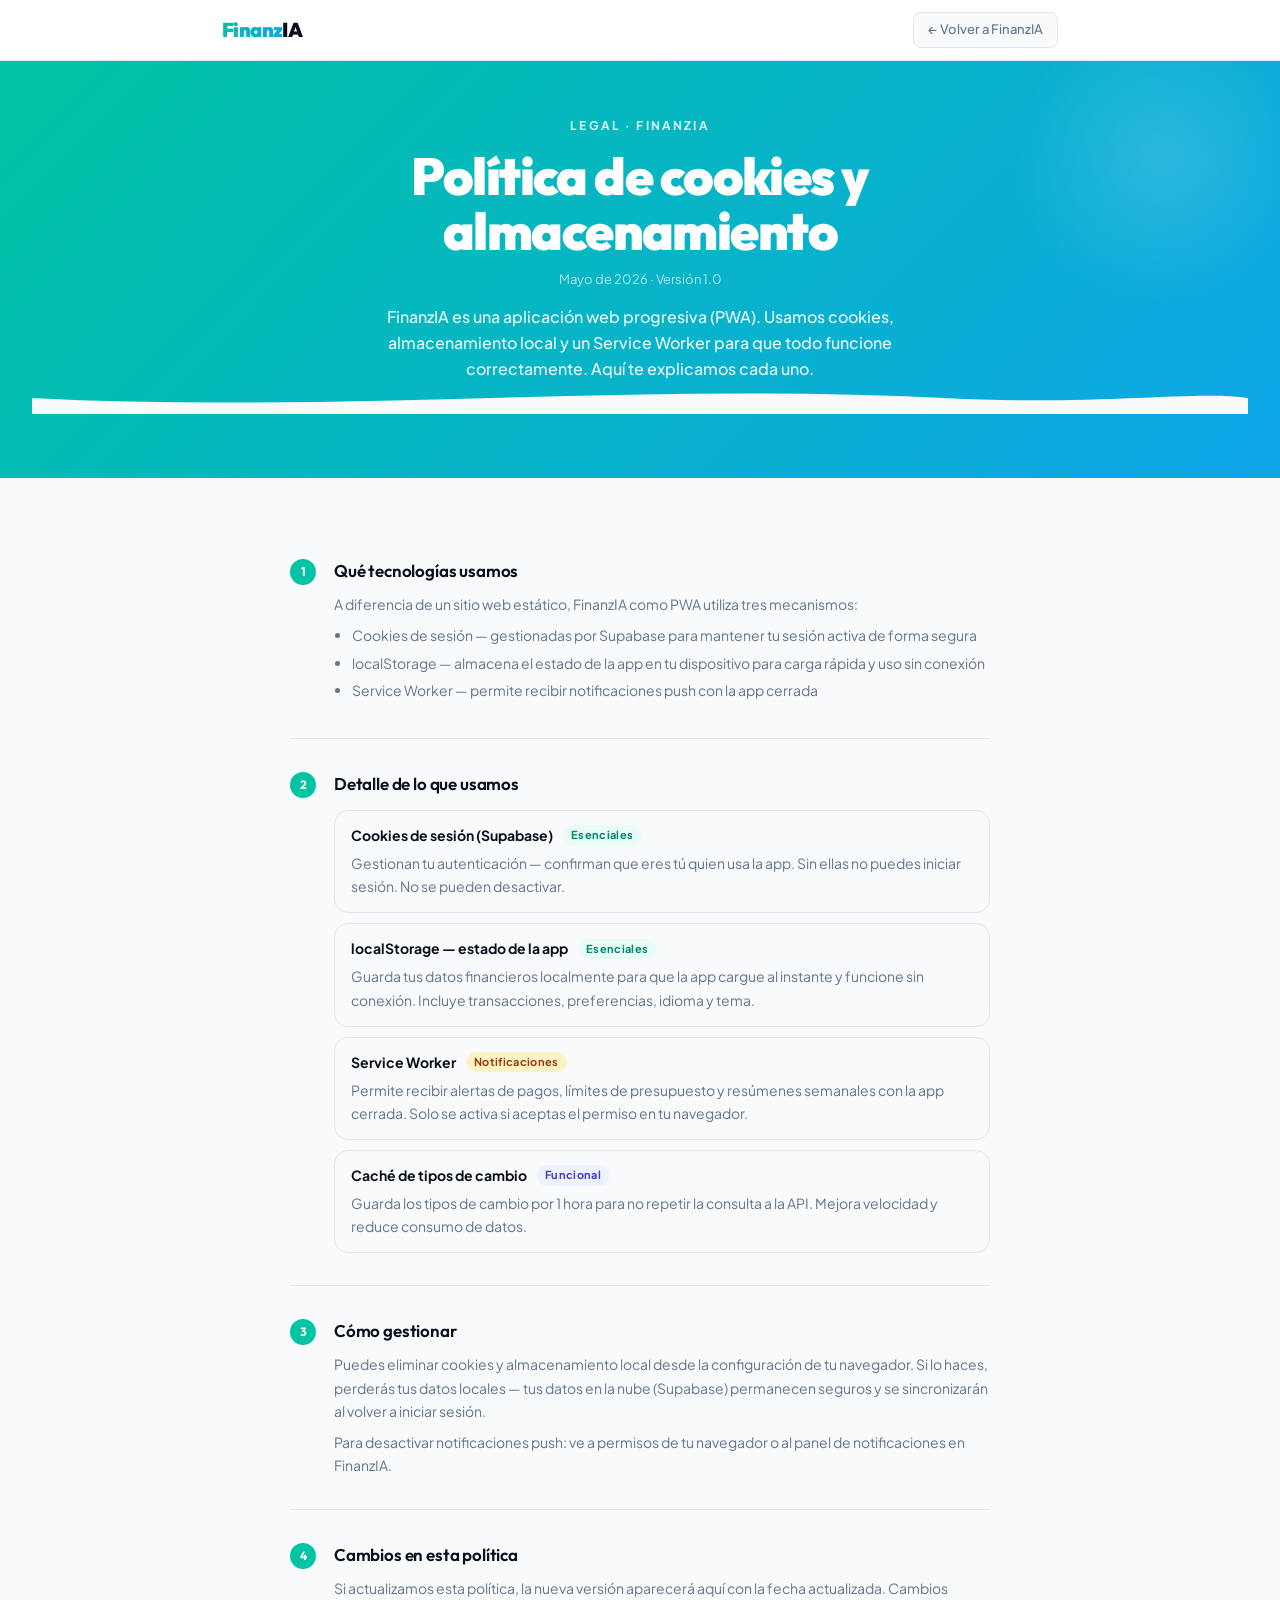
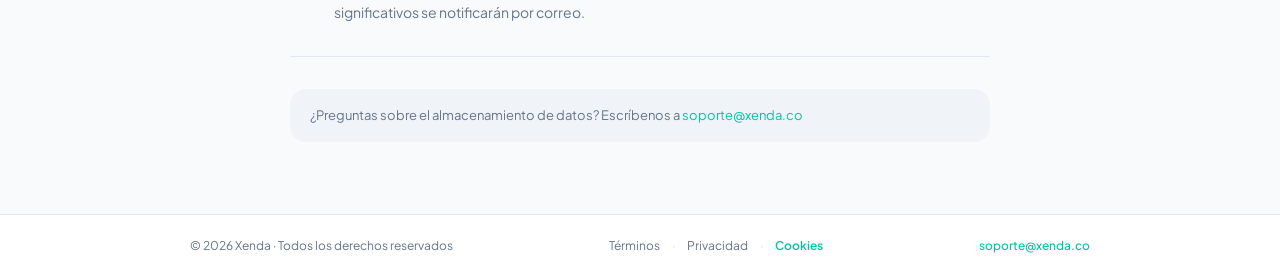
==== cookies/index.html @ 3db4ff68 "feat: páginas legales /terminos /privacidad /cookies para finanzia.xenda.co" ====
<!doctype html>
<html lang="es">
<head>
  <meta charset="utf-8" />
  <meta name="viewport" content="width=device-width, initial-scale=1" />
  <title>Política de cookies — FinanzIA</title>
  <meta name="description" content="Qué cookies y almacenamiento usa FinanzIA como PWA y cómo gestionarlos.">
  <meta name="robots" content="noindex, follow">
  <link rel="icon" type="image/png" href="/icon-192.png">
  <link rel="preconnect" href="https://fonts.googleapis.com">
  <link rel="preconnect" href="https://fonts.gstatic.com" crossorigin>
  <link href="https://fonts.googleapis.com/css2?family=Outfit:wght@700;800;900&family=Plus+Jakarta+Sans:wght@400;500;600;700&display=swap" rel="stylesheet">
  <style>
    :root {
      --fz-teal:#00C4A3; --fz-azul:#0EA5E9;
      --fz-grad:linear-gradient(135deg,#00C4A3,#0EA5E9);
      --fz-ink:#0A0F1E; --fz-soft:#64748B;
      --fz-border:#E2E8F0; --fz-surface:#FFFFFF;
      --fz-bg:#F8FAFC;
      --fz-r-card:20px; --fz-r-btn:12px; --fz-r-pill:100px;
    }
    *,*::before,*::after{box-sizing:border-box;margin:0;padding:0}
    html{scroll-behavior:smooth}
    body{font-family:"Plus Jakarta Sans",system-ui,sans-serif;color:#64748B;background:#F8FAFC;-webkit-font-smoothing:antialiased;line-height:1.5}
    p{text-wrap:pretty}

    /* NAV */
    .lnav{background:#ffffff;border-bottom:1px solid #E2E8F0;position:sticky;top:0;z-index:100}
    .lnav-inner{max-width:900px;margin:0 auto;padding:0 32px;height:60px;display:flex;align-items:center;justify-content:space-between}
    .lnav-logo{display:flex;align-items:center;text-decoration:none;font-family:"Outfit",sans-serif;font-weight:900;font-size:20px;letter-spacing:-.03em;line-height:1}
    .lnav-grad{background:linear-gradient(135deg,#00C4A3,#0EA5E9);-webkit-background-clip:text;background-clip:text;-webkit-text-fill-color:transparent;color:transparent}
    .lnav-ia{color:#0A0F1E;-webkit-text-fill-color:#0A0F1E}
    .lnav-back{color:#64748B;border:1px solid #E2E8F0;border-radius:8px;padding:7px 14px;background:#F8FAFC;font-family:"Plus Jakarta Sans",sans-serif;font-weight:500;font-size:13px;text-decoration:none;transition:color .15s,border-color .15s}
    .lnav-back:hover{color:#0A0F1E;border-color:#CBD5E1}

    /* HERO */
    .lhero{background:linear-gradient(135deg,#00C4A3,#0EA5E9);padding:56px 32px 64px;text-align:center;position:relative;overflow:hidden}
    .lhero::before{content:"";position:absolute;top:-20%;right:-5%;width:360px;height:360px;background:radial-gradient(circle,rgba(255,255,255,.13) 0%,transparent 60%);pointer-events:none}
    .lhero-inner{max-width:680px;margin:0 auto;position:relative;z-index:1}
    .lhero-eye{color:rgba(255,255,255,.85);font-family:"Plus Jakarta Sans",sans-serif;font-size:12px;font-weight:700;letter-spacing:.18em;text-transform:uppercase;margin-bottom:14px}
    .lhero h1{font-family:"Outfit",sans-serif;font-weight:900;font-size:clamp(32px,5vw,52px);letter-spacing:-.03em;color:#ffffff;line-height:1.05;margin-bottom:12px}
    .lhero-date{font-size:13px;color:rgba(255,255,255,.7);margin-bottom:14px}
    .lhero-lead{font-family:"Plus Jakarta Sans",sans-serif;font-size:16px;font-weight:500;color:rgba(255,255,255,.92);line-height:1.65;max-width:540px;margin:0 auto}
    .lhero-wave{position:relative;height:32px;overflow:hidden;margin-top:-1px}
    .lhero-wave svg{display:block;width:100%;height:32px}

    /* BODY */
    .lbody{background:#F8FAFC;padding:0 0 72px}
    .linner{max-width:780px;margin:0 auto;padding:48px 40px 0}

    /* SECTIONS */
    .lsec{display:flex;gap:18px;padding:32px 0;border-bottom:1px solid #E2E8F0}
    .lsec:last-of-type{border-bottom:none}
    .lnum{flex-shrink:0;width:26px;height:26px;background:#00C4A3;color:#ffffff;border-radius:50%;font-size:12px;font-weight:700;font-family:"Outfit",sans-serif;display:flex;align-items:center;justify-content:center;margin-top:1px}
    .lsec-body{}
    .lsec-title{font-family:"Outfit",sans-serif;font-weight:600;font-size:17px;color:#0A0F1E;margin-bottom:10px;letter-spacing:-.01em}
    .lsec-text{font-family:"Plus Jakarta Sans",sans-serif;font-size:14px;color:#64748B;line-height:1.65}
    .lsec-text+.lsec-text{margin-top:8px}
    .lsec-text a{color:#00C4A3;text-decoration:none}
    .lsec-text a:hover{text-decoration:underline}
    .lsec-text ul{margin:8px 0 0 18px;list-style:disc}
    .lsec-text li{margin-bottom:4px}

    /* BOX INFO */
    .lbox{background:#F0F4F8;border-radius:16px;padding:16px 20px;margin-top:32px;font-family:"Plus Jakarta Sans",sans-serif;font-size:13px;color:#64748B;line-height:1.65}
    .lbox a{color:#00C4A3;text-decoration:none}

    /* WARNING BOX */
    .lwarn{background:#FFF7ED;border:1px solid #FED7AA;border-radius:12px;padding:12px 16px;margin-top:12px;font-family:"Plus Jakarta Sans",sans-serif;font-size:13px;color:#9A3412;line-height:1.65}

    /* PLANS TABLE */
    .lplans{display:grid;grid-template-columns:repeat(3,1fr);gap:12px;margin-top:14px}
    .lplan{border:1px solid #E2E8F0;border-radius:12px;padding:16px;background:#ffffff}
    .lplan.featured{border-color:#00C4A3;border-width:2px}
    .lplan-name{font-family:"Outfit",sans-serif;font-weight:700;font-size:13px;color:#0A0F1E;margin-bottom:2px;text-transform:uppercase;letter-spacing:.06em}
    .lplan-price{font-family:"Outfit",sans-serif;font-weight:800;font-size:22px;color:#0A0F1E;margin-bottom:10px;letter-spacing:-.02em}
    .lplan-price span{font-size:13px;font-weight:500;color:#64748B}
    .lplan ul{list-style:none;padding:0;margin:0}
    .lplan li{font-size:12px;color:#64748B;padding:3px 0;display:flex;align-items:baseline;gap:6px;line-height:1.45}
    .lplan li::before{content:"·";color:#00C4A3;font-size:16px;line-height:0;flex-shrink:0}

    /* COOKIE CARDS */
    .lcards{display:flex;flex-direction:column;gap:10px;margin-top:14px}
    .lcard{border:1px solid #E2E8F0;border-radius:14px;padding:14px 16px}
    .lcard-top{display:flex;align-items:center;gap:10px;margin-bottom:6px}
    .lcard-title{font-family:"Plus Jakarta Sans",sans-serif;font-weight:700;font-size:14px;color:#0A0F1E}
    .lbadge{font-size:11px;font-weight:700;padding:2px 8px;border-radius:var(--fz-r-pill);letter-spacing:.03em;white-space:nowrap}
    .lbadge-green{background:#E8FBF5;color:#00876F}
    .lbadge-yellow{background:#FEF3C7;color:#92400E}
    .lbadge-indigo{background:#EEF2FF;color:#4338CA}

    /* FOOTER */
    .lfooter{border-top:1px solid #E2E8F0;background:#ffffff;padding:20px 32px}
    .lfooter-inner{max-width:900px;margin:0 auto;display:flex;justify-content:space-between;align-items:center;gap:16px;flex-wrap:wrap}
    .lfooter-copy{font-family:"Plus Jakarta Sans",sans-serif;font-size:12px;color:#64748B}
    .lfooter-links{display:flex;align-items:center;gap:6px}
    .lfooter-link{font-family:"Plus Jakarta Sans",sans-serif;font-size:12px;color:#64748B;text-decoration:none;padding:2px 6px;border-radius:6px;transition:color .15s}
    .lfooter-link:hover{color:#0A0F1E}
    .lfooter-link.active{color:#00C4A3;font-weight:600}
    .lfooter-sep{color:#CBD5E1;font-size:12px}
    .lfooter-email{font-family:"Plus Jakarta Sans",sans-serif;font-size:12px;font-weight:500;color:#00C4A3;text-decoration:none}
    .lfooter-email:hover{text-decoration:underline}

    @media(max-width:640px){
      .lnav-inner{padding:0 16px}
      .lhero{padding:40px 20px 52px}
      .linner{padding:32px 20px 0}
      .lfooter{padding:20px 16px}
      .lfooter-inner{flex-direction:column;text-align:center;gap:10px}
      .lplans{grid-template-columns:1fr}
    }
  </style>
</head>
<body>

<nav class="lnav">
  <div class="lnav-inner">
    <a href="https://finanzia.xenda.co" class="lnav-logo" aria-label="FinanzIA">
      <span class="lnav-grad">Finanz</span><span class="lnav-ia">IA</span>
    </a>
    <a href="https://finanzia.xenda.co" class="lnav-back">← Volver a FinanzIA</a>
  </div>
</nav>

<section class="lhero">
  <div class="lhero-inner">
    <div class="lhero-eye">Legal · FinanzIA</div>
    <h1>Política de cookies y almacenamiento</h1>
    <div class="lhero-date">Mayo de 2026 · Versión 1.0</div>
    <p class="lhero-lead">FinanzIA es una aplicación web progresiva (PWA). Usamos cookies, almacenamiento local y un Service Worker para que todo funcione correctamente. Aquí te explicamos cada uno.</p>
  </div>
  <div class="lhero-wave"><svg viewBox="0 0 1440 32" xmlns="http://www.w3.org/2000/svg" preserveAspectRatio="none"><path d="M0,16 C360,32 720,0 1080,16 C1260,24 1380,8 1440,16 L1440,32 L0,32 Z" fill="#F8FAFC"/></svg></div>
</section>

<div class="lbody">
  <div class="linner">
    <div class="lsec">
      <div class="lnum">1</div>
      <div class="lsec-body">
        <div class="lsec-title">Qué tecnologías usamos</div>
      <div class="lsec-text">A diferencia de un sitio web estático, FinanzIA como PWA utiliza tres mecanismos:</div>
      <div class="lsec-text"><ul><li>Cookies de sesión — gestionadas por Supabase para mantener tu sesión activa de forma segura</li><li>localStorage — almacena el estado de la app en tu dispositivo para carga rápida y uso sin conexión</li><li>Service Worker — permite recibir notificaciones push con la app cerrada</li></ul></div>
      </div>
    </div>
    <div class="lsec">
      <div class="lnum">2</div>
      <div class="lsec-body">
        <div class="lsec-title">Detalle de lo que usamos</div>
      <div class="lcards">
        <div class="lcard">
          <div class="lcard-top">
            <div class="lcard-title">Cookies de sesión (Supabase)</div>
            <span class="lbadge lbadge-green">Esenciales</span>
          </div>
          <div class="lsec-text">Gestionan tu autenticación — confirman que eres tú quien usa la app. Sin ellas no puedes iniciar sesión. No se pueden desactivar.</div>
        </div>
        <div class="lcard">
          <div class="lcard-top">
            <div class="lcard-title">localStorage — estado de la app</div>
            <span class="lbadge lbadge-green">Esenciales</span>
          </div>
          <div class="lsec-text">Guarda tus datos financieros localmente para que la app cargue al instante y funcione sin conexión. Incluye transacciones, preferencias, idioma y tema.</div>
        </div>
        <div class="lcard">
          <div class="lcard-top">
            <div class="lcard-title">Service Worker</div>
            <span class="lbadge lbadge-yellow">Notificaciones</span>
          </div>
          <div class="lsec-text">Permite recibir alertas de pagos, límites de presupuesto y resúmenes semanales con la app cerrada. Solo se activa si aceptas el permiso en tu navegador.</div>
        </div>
        <div class="lcard">
          <div class="lcard-top">
            <div class="lcard-title">Caché de tipos de cambio</div>
            <span class="lbadge lbadge-indigo">Funcional</span>
          </div>
          <div class="lsec-text">Guarda los tipos de cambio por 1 hora para no repetir la consulta a la API. Mejora velocidad y reduce consumo de datos.</div>
        </div>
      </div>
      </div>
    </div>
    <div class="lsec">
      <div class="lnum">3</div>
      <div class="lsec-body">
        <div class="lsec-title">Cómo gestionar</div>
      <div class="lsec-text">Puedes eliminar cookies y almacenamiento local desde la configuración de tu navegador. Si lo haces, perderás tus datos locales — tus datos en la nube (Supabase) permanecen seguros y se sincronizarán al volver a iniciar sesión.</div>
      <div class="lsec-text">Para desactivar notificaciones push: ve a permisos de tu navegador o al panel de notificaciones en FinanzIA.</div>
      </div>
    </div>
    <div class="lsec">
      <div class="lnum">4</div>
      <div class="lsec-body">
        <div class="lsec-title">Cambios en esta política</div>
      <div class="lsec-text">Si actualizamos esta política, la nueva versión aparecerá aquí con la fecha actualizada. Cambios significativos se notificarán por correo.</div>
      </div>
    </div>
    <div class="lbox">¿Preguntas sobre el almacenamiento de datos? Escríbenos a <a href="mailto:soporte@xenda.co">soporte@xenda.co</a></div>
  </div>
</div>

<footer class="lfooter">
  <div class="lfooter-inner">
    <span class="lfooter-copy">© 2026 Xenda · Todos los derechos reservados</span>
    <div class="lfooter-links">
      <a href="/terminos" class="lfooter-link">Términos</a>
      <span class="lfooter-sep">·</span>
      <a href="/privacidad" class="lfooter-link">Privacidad</a>
      <span class="lfooter-sep">·</span>
      <a href="/cookies" class="lfooter-link active">Cookies</a>
    </div>
    <a href="mailto:soporte@xenda.co" class="lfooter-email">soporte@xenda.co</a>
  </div>
</footer>

</body>
</html>
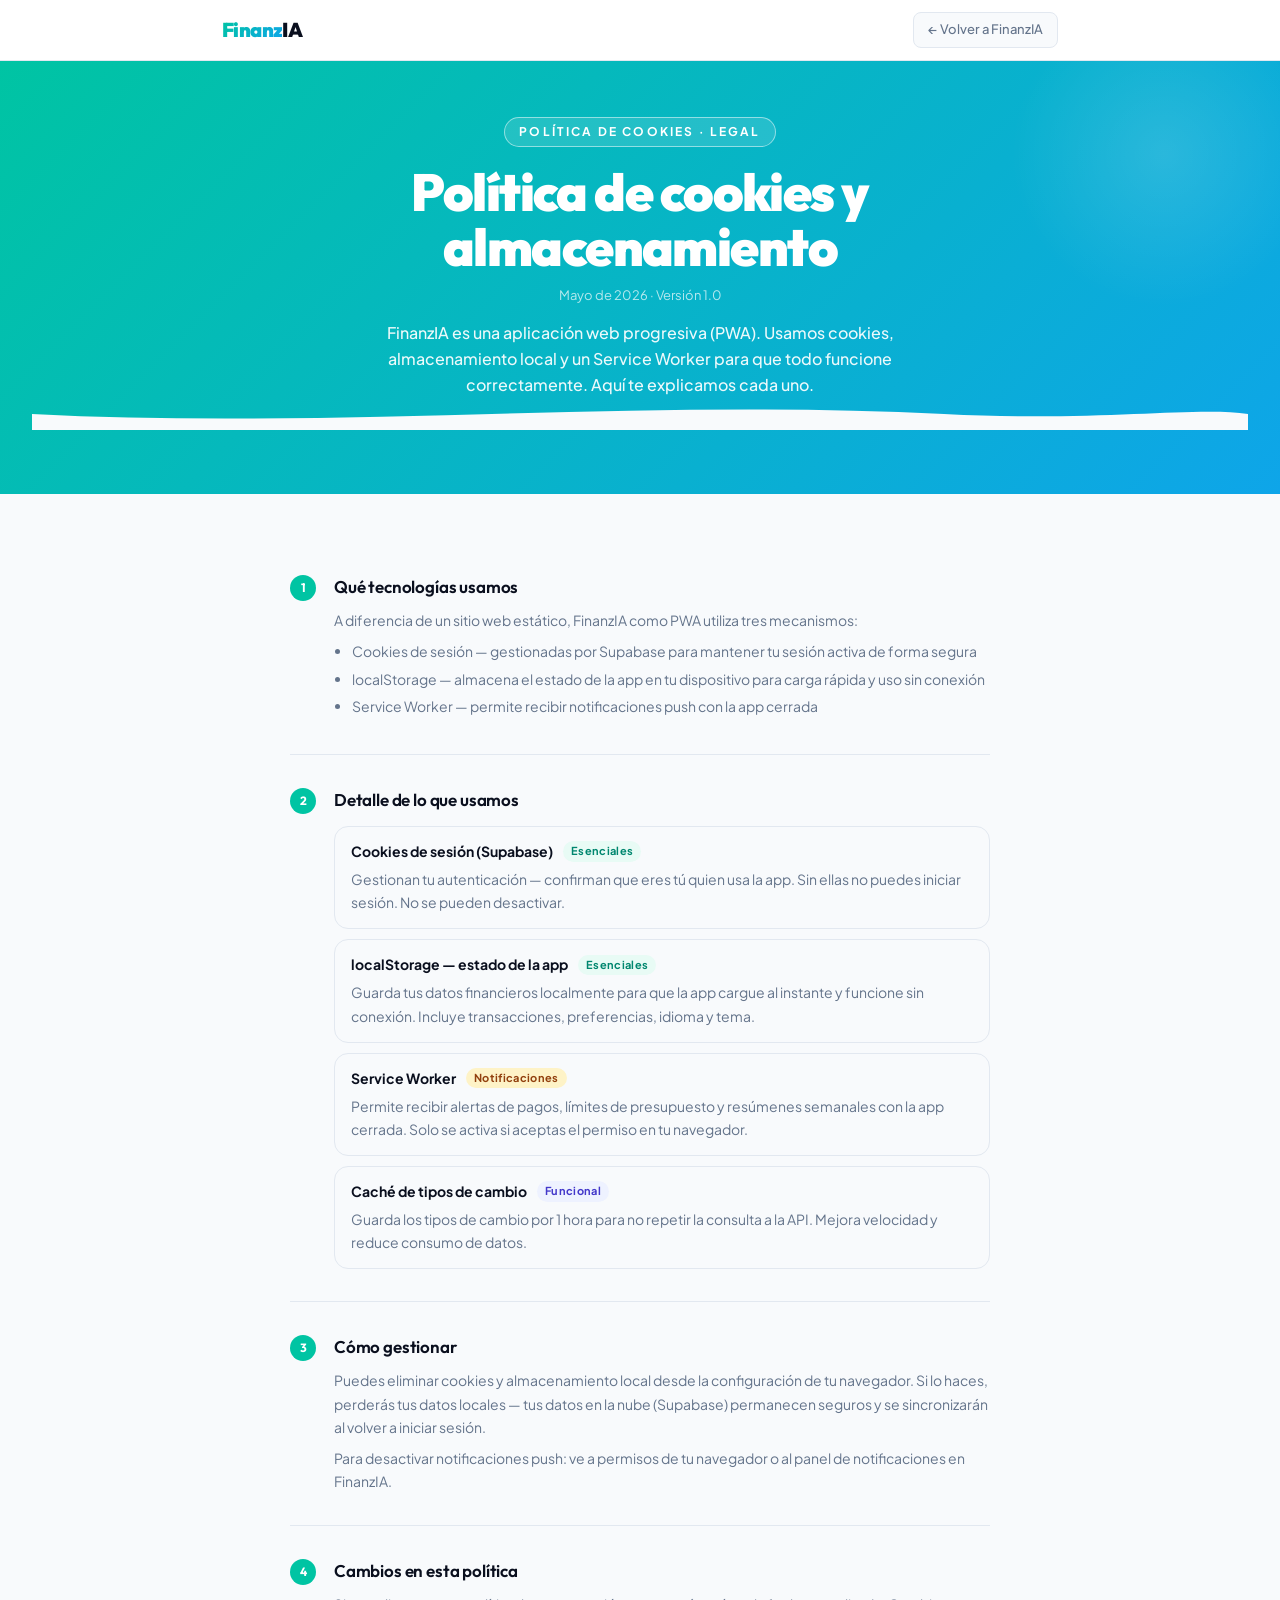
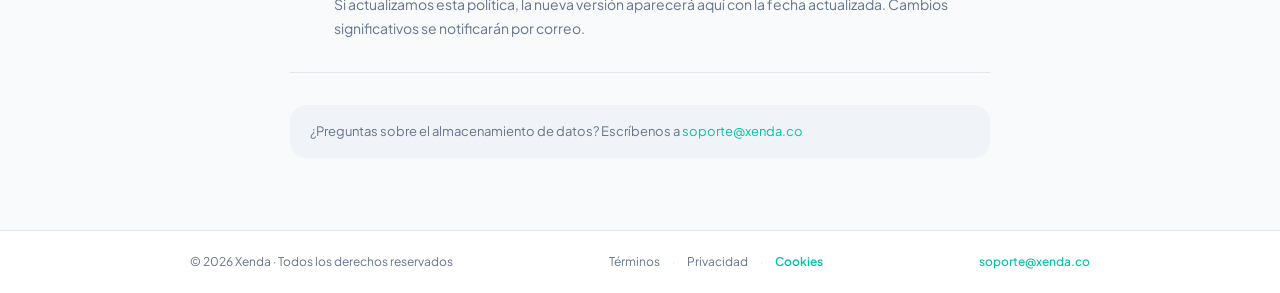
==== commit 239f1f35: "fix: hero badge outline pill con texto descriptivo en páginas legales" ====
--- a/cookies/index.html
+++ b/cookies/index.html
@@ -37,7 +37,7 @@
     .lhero{background:linear-gradient(135deg,#00C4A3,#0EA5E9);padding:56px 32px 64px;text-align:center;position:relative;overflow:hidden}
     .lhero::before{content:"";position:absolute;top:-20%;right:-5%;width:360px;height:360px;background:radial-gradient(circle,rgba(255,255,255,.13) 0%,transparent 60%);pointer-events:none}
     .lhero-inner{max-width:680px;margin:0 auto;position:relative;z-index:1}
-    .lhero-eye{color:rgba(255,255,255,.85);font-family:"Plus Jakarta Sans",sans-serif;font-size:12px;font-weight:700;letter-spacing:.18em;text-transform:uppercase;margin-bottom:14px}
+    .lhero-eye{display:inline-block;background:rgba(255,255,255,0.12);border:1px solid rgba(255,255,255,0.5);border-radius:100px;padding:5px 14px;color:#ffffff;-webkit-text-fill-color:#ffffff;font-family:"Plus Jakarta Sans",sans-serif;font-size:12px;font-weight:700;letter-spacing:.18em;text-transform:uppercase;margin-bottom:18px}
     .lhero h1{font-family:"Outfit",sans-serif;font-weight:900;font-size:clamp(32px,5vw,52px);letter-spacing:-.03em;color:#ffffff;line-height:1.05;margin-bottom:12px}
     .lhero-date{font-size:13px;color:rgba(255,255,255,.7);margin-bottom:14px}
     .lhero-lead{font-family:"Plus Jakarta Sans",sans-serif;font-size:16px;font-weight:500;color:rgba(255,255,255,.92);line-height:1.65;max-width:540px;margin:0 auto}
@@ -124,7 +124,7 @@
 
 <section class="lhero">
   <div class="lhero-inner">
-    <div class="lhero-eye">Legal · FinanzIA</div>
+    <div class="lhero-eye">POLÍTICA DE COOKIES · LEGAL</div>
     <h1>Política de cookies y almacenamiento</h1>
     <div class="lhero-date">Mayo de 2026 · Versión 1.0</div>
     <p class="lhero-lead">FinanzIA es una aplicación web progresiva (PWA). Usamos cookies, almacenamiento local y un Service Worker para que todo funcione correctamente. Aquí te explicamos cada uno.</p>
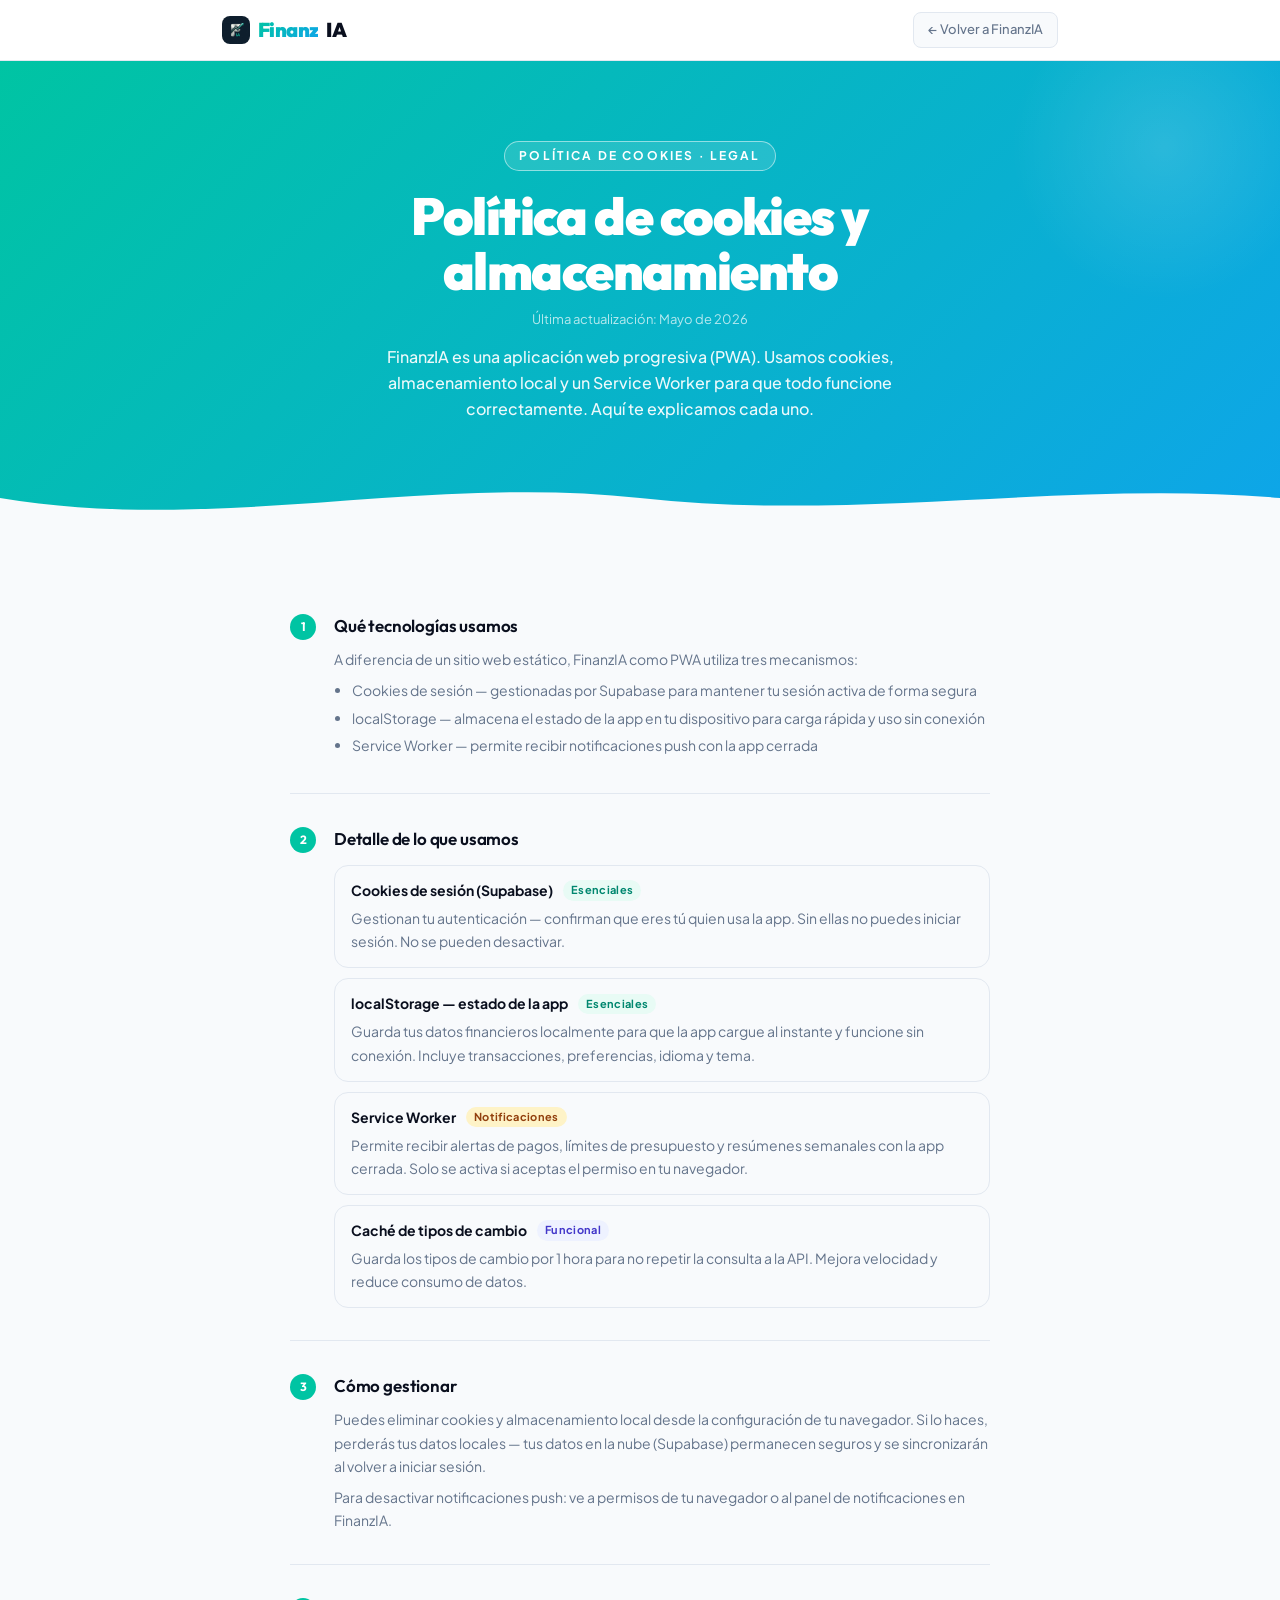
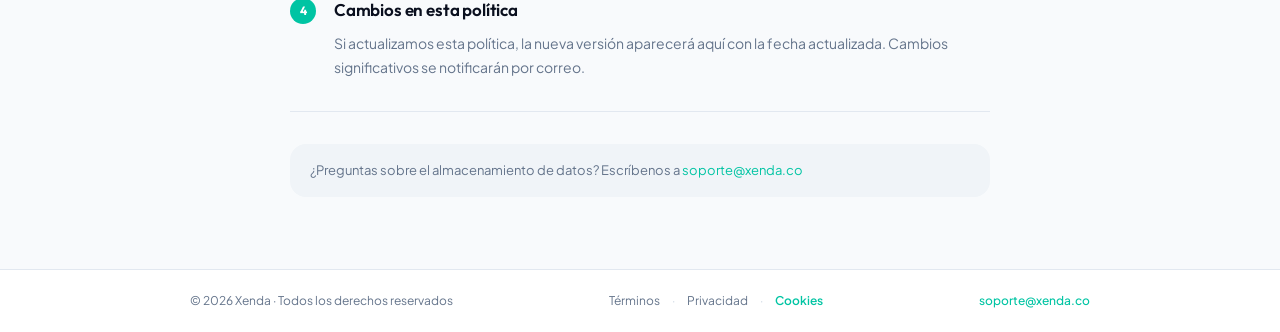
==== commit 31b79964: "fix: wave grande, hero espacioso, fecha correcta, botón Volver a landing, ícono en nav" ====
--- a/cookies/index.html
+++ b/cookies/index.html
@@ -27,22 +27,22 @@
     /* NAV */
     .lnav{background:#ffffff;border-bottom:1px solid #E2E8F0;position:sticky;top:0;z-index:100}
     .lnav-inner{max-width:900px;margin:0 auto;padding:0 32px;height:60px;display:flex;align-items:center;justify-content:space-between}
-    .lnav-logo{display:flex;align-items:center;text-decoration:none;font-family:"Outfit",sans-serif;font-weight:900;font-size:20px;letter-spacing:-.03em;line-height:1}
+    .lnav-logo{display:flex;align-items:center;gap:8px;text-decoration:none;font-family:"Outfit",sans-serif;font-weight:900;font-size:20px;letter-spacing:-.03em;line-height:1}
     .lnav-grad{background:linear-gradient(135deg,#00C4A3,#0EA5E9);-webkit-background-clip:text;background-clip:text;-webkit-text-fill-color:transparent;color:transparent}
     .lnav-ia{color:#0A0F1E;-webkit-text-fill-color:#0A0F1E}
     .lnav-back{color:#64748B;border:1px solid #E2E8F0;border-radius:8px;padding:7px 14px;background:#F8FAFC;font-family:"Plus Jakarta Sans",sans-serif;font-weight:500;font-size:13px;text-decoration:none;transition:color .15s,border-color .15s}
     .lnav-back:hover{color:#0A0F1E;border-color:#CBD5E1}
 
     /* HERO */
-    .lhero{background:linear-gradient(135deg,#00C4A3,#0EA5E9);padding:56px 32px 64px;text-align:center;position:relative;overflow:hidden}
+    .lhero{background:linear-gradient(135deg,#00C4A3,#0EA5E9);padding:80px 32px 110px;text-align:center;position:relative;overflow:hidden}
     .lhero::before{content:"";position:absolute;top:-20%;right:-5%;width:360px;height:360px;background:radial-gradient(circle,rgba(255,255,255,.13) 0%,transparent 60%);pointer-events:none}
     .lhero-inner{max-width:680px;margin:0 auto;position:relative;z-index:1}
     .lhero-eye{display:inline-block;background:rgba(255,255,255,0.12);border:1px solid rgba(255,255,255,0.5);border-radius:100px;padding:5px 14px;color:#ffffff;-webkit-text-fill-color:#ffffff;font-family:"Plus Jakarta Sans",sans-serif;font-size:12px;font-weight:700;letter-spacing:.18em;text-transform:uppercase;margin-bottom:18px}
     .lhero h1{font-family:"Outfit",sans-serif;font-weight:900;font-size:clamp(32px,5vw,52px);letter-spacing:-.03em;color:#ffffff;line-height:1.05;margin-bottom:12px}
     .lhero-date{font-size:13px;color:rgba(255,255,255,.7);margin-bottom:14px}
     .lhero-lead{font-family:"Plus Jakarta Sans",sans-serif;font-size:16px;font-weight:500;color:rgba(255,255,255,.92);line-height:1.65;max-width:540px;margin:0 auto}
-    .lhero-wave{position:relative;height:32px;overflow:hidden;margin-top:-1px}
-    .lhero-wave svg{display:block;width:100%;height:32px}
+    .lhero-wave{position:absolute;bottom:-1px;left:0;right:0;line-height:0;pointer-events:none;z-index:2}
+    .lhero-wave svg{display:block;width:100%;height:72px}
 
     /* BODY */
     .lbody{background:#F8FAFC;padding:0 0 72px}
@@ -115,10 +115,11 @@
 
 <nav class="lnav">
   <div class="lnav-inner">
-    <a href="https://finanzia.xenda.co" class="lnav-logo" aria-label="FinanzIA">
+    <a href="https://xenda.co/finanzia" class="lnav-logo" aria-label="FinanzIA">
+      <img src="/icon-192.png" alt="" style="width:28px;height:28px;border-radius:8px;display:block;">
       <span class="lnav-grad">Finanz</span><span class="lnav-ia">IA</span>
     </a>
-    <a href="https://finanzia.xenda.co" class="lnav-back">← Volver a FinanzIA</a>
+    <a href="https://xenda.co/finanzia" class="lnav-back">← Volver a FinanzIA</a>
   </div>
 </nav>
 
@@ -126,10 +127,10 @@
   <div class="lhero-inner">
     <div class="lhero-eye">POLÍTICA DE COOKIES · LEGAL</div>
     <h1>Política de cookies y almacenamiento</h1>
-    <div class="lhero-date">Mayo de 2026 · Versión 1.0</div>
+    <div class="lhero-date">Última actualización: Mayo de 2026</div>
     <p class="lhero-lead">FinanzIA es una aplicación web progresiva (PWA). Usamos cookies, almacenamiento local y un Service Worker para que todo funcione correctamente. Aquí te explicamos cada uno.</p>
   </div>
-  <div class="lhero-wave"><svg viewBox="0 0 1440 32" xmlns="http://www.w3.org/2000/svg" preserveAspectRatio="none"><path d="M0,16 C360,32 720,0 1080,16 C1260,24 1380,8 1440,16 L1440,32 L0,32 Z" fill="#F8FAFC"/></svg></div>
+  <div class="lhero-wave"><svg viewBox="0 0 1440 72" xmlns="http://www.w3.org/2000/svg" preserveAspectRatio="none"><path d="M0,36 C240,72 480,12 720,36 C960,60 1200,18 1440,36 L1440,72 L0,72 Z" fill="#F8FAFC"/></svg></div>
 </section>
 
 <div class="lbody">
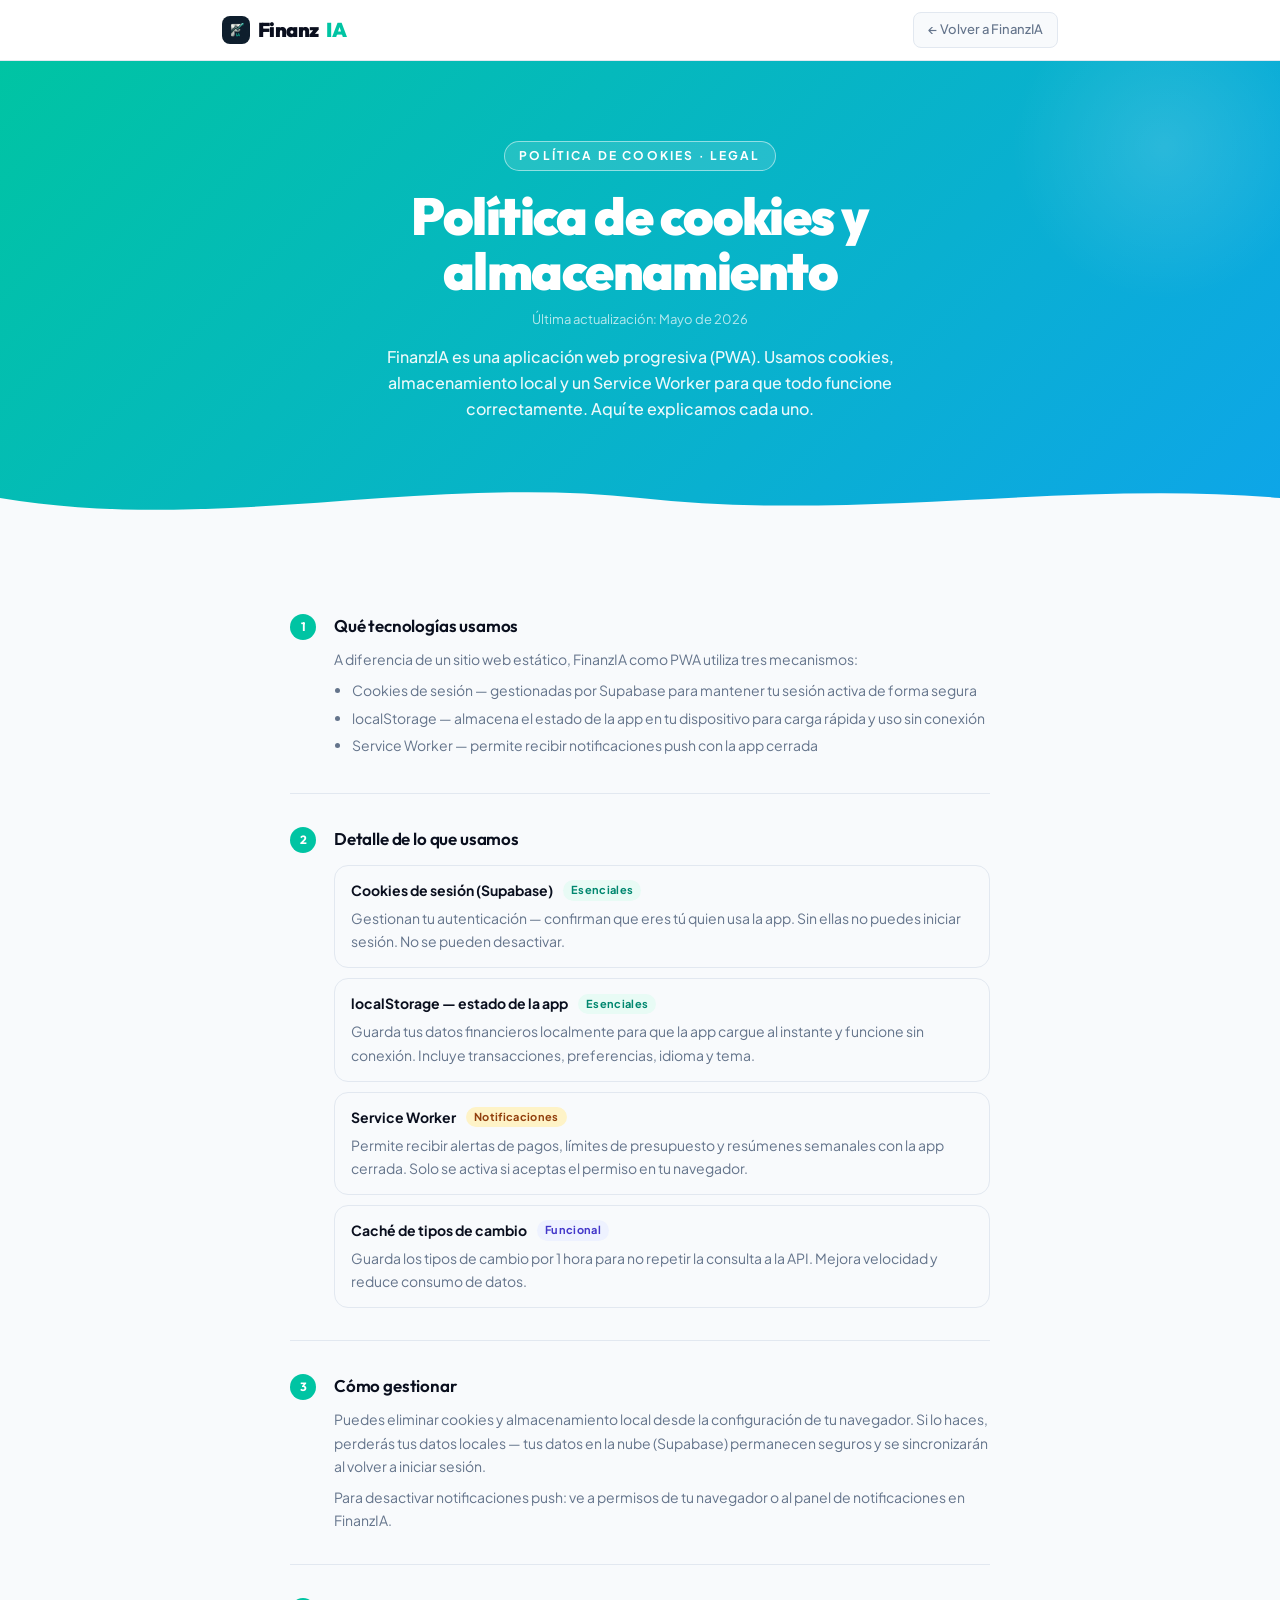
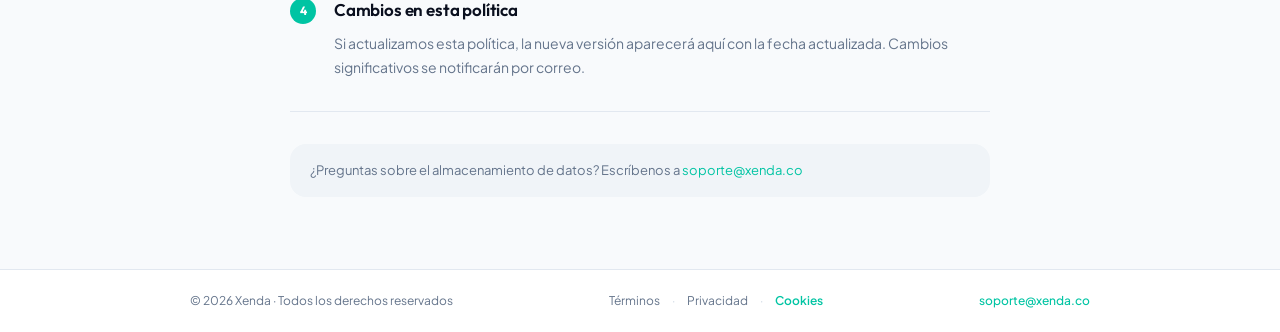
==== commit fb7db49a: "fix: nav logo páginas legales igual a landing — Finanz oscuro + IA teal" ====
--- a/cookies/index.html
+++ b/cookies/index.html
@@ -28,8 +28,8 @@
     .lnav{background:#ffffff;border-bottom:1px solid #E2E8F0;position:sticky;top:0;z-index:100}
     .lnav-inner{max-width:900px;margin:0 auto;padding:0 32px;height:60px;display:flex;align-items:center;justify-content:space-between}
     .lnav-logo{display:flex;align-items:center;gap:8px;text-decoration:none;font-family:"Outfit",sans-serif;font-weight:900;font-size:20px;letter-spacing:-.03em;line-height:1}
-    .lnav-grad{background:linear-gradient(135deg,#00C4A3,#0EA5E9);-webkit-background-clip:text;background-clip:text;-webkit-text-fill-color:transparent;color:transparent}
-    .lnav-ia{color:#0A0F1E;-webkit-text-fill-color:#0A0F1E}
+    .lnav-grad{color:#0A0F1E;-webkit-text-fill-color:#0A0F1E}
+    .lnav-ia{color:#00C4A3;-webkit-text-fill-color:#00C4A3}
     .lnav-back{color:#64748B;border:1px solid #E2E8F0;border-radius:8px;padding:7px 14px;background:#F8FAFC;font-family:"Plus Jakarta Sans",sans-serif;font-weight:500;font-size:13px;text-decoration:none;transition:color .15s,border-color .15s}
     .lnav-back:hover{color:#0A0F1E;border-color:#CBD5E1}
 
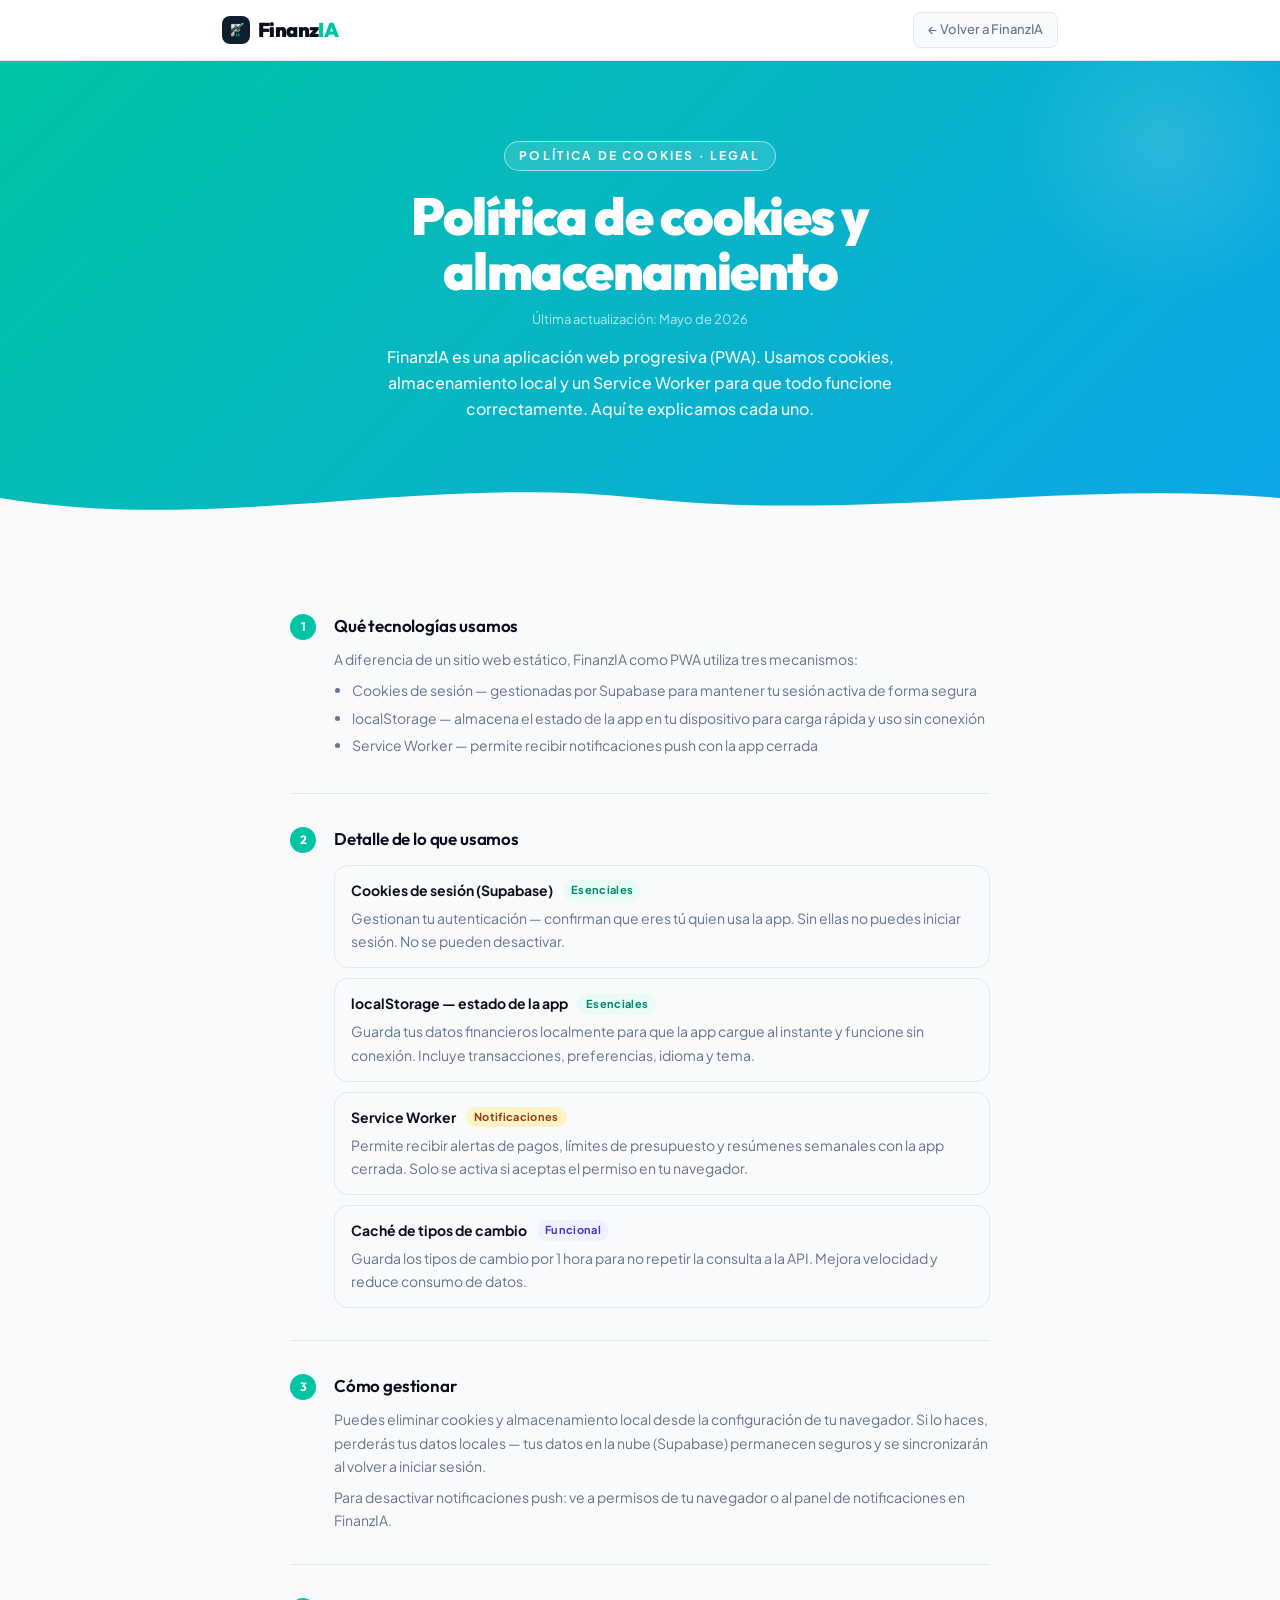
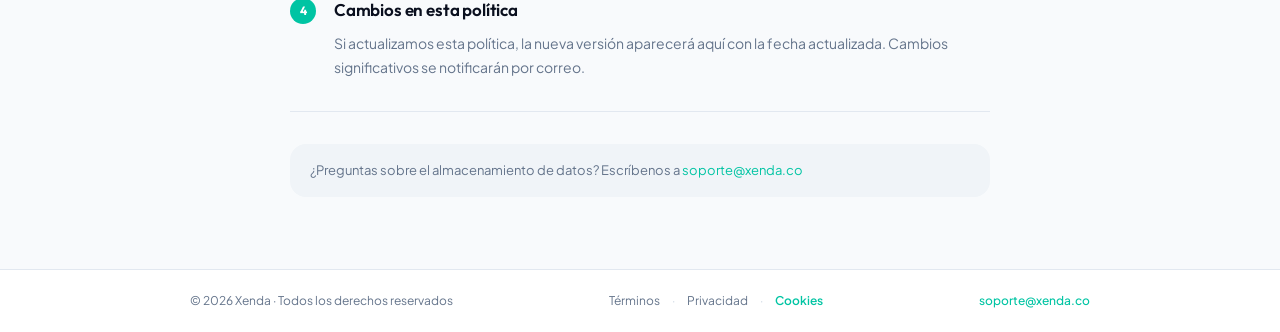
==== commit f8d49f4f: "fix: wrap FinanzIA spans en contenedor para eliminar gap entre Finanz e IA" ====
--- a/cookies/index.html
+++ b/cookies/index.html
@@ -117,7 +117,7 @@
   <div class="lnav-inner">
     <a href="https://xenda.co/finanzia" class="lnav-logo" aria-label="FinanzIA">
       <img src="/icon-192.png" alt="" style="width:28px;height:28px;border-radius:8px;display:block;">
-      <span class="lnav-grad">Finanz</span><span class="lnav-ia">IA</span>
+      <span><span class="lnav-grad">Finanz</span><span class="lnav-ia">IA</span></span>
     </a>
     <a href="https://xenda.co/finanzia" class="lnav-back">← Volver a FinanzIA</a>
   </div>
